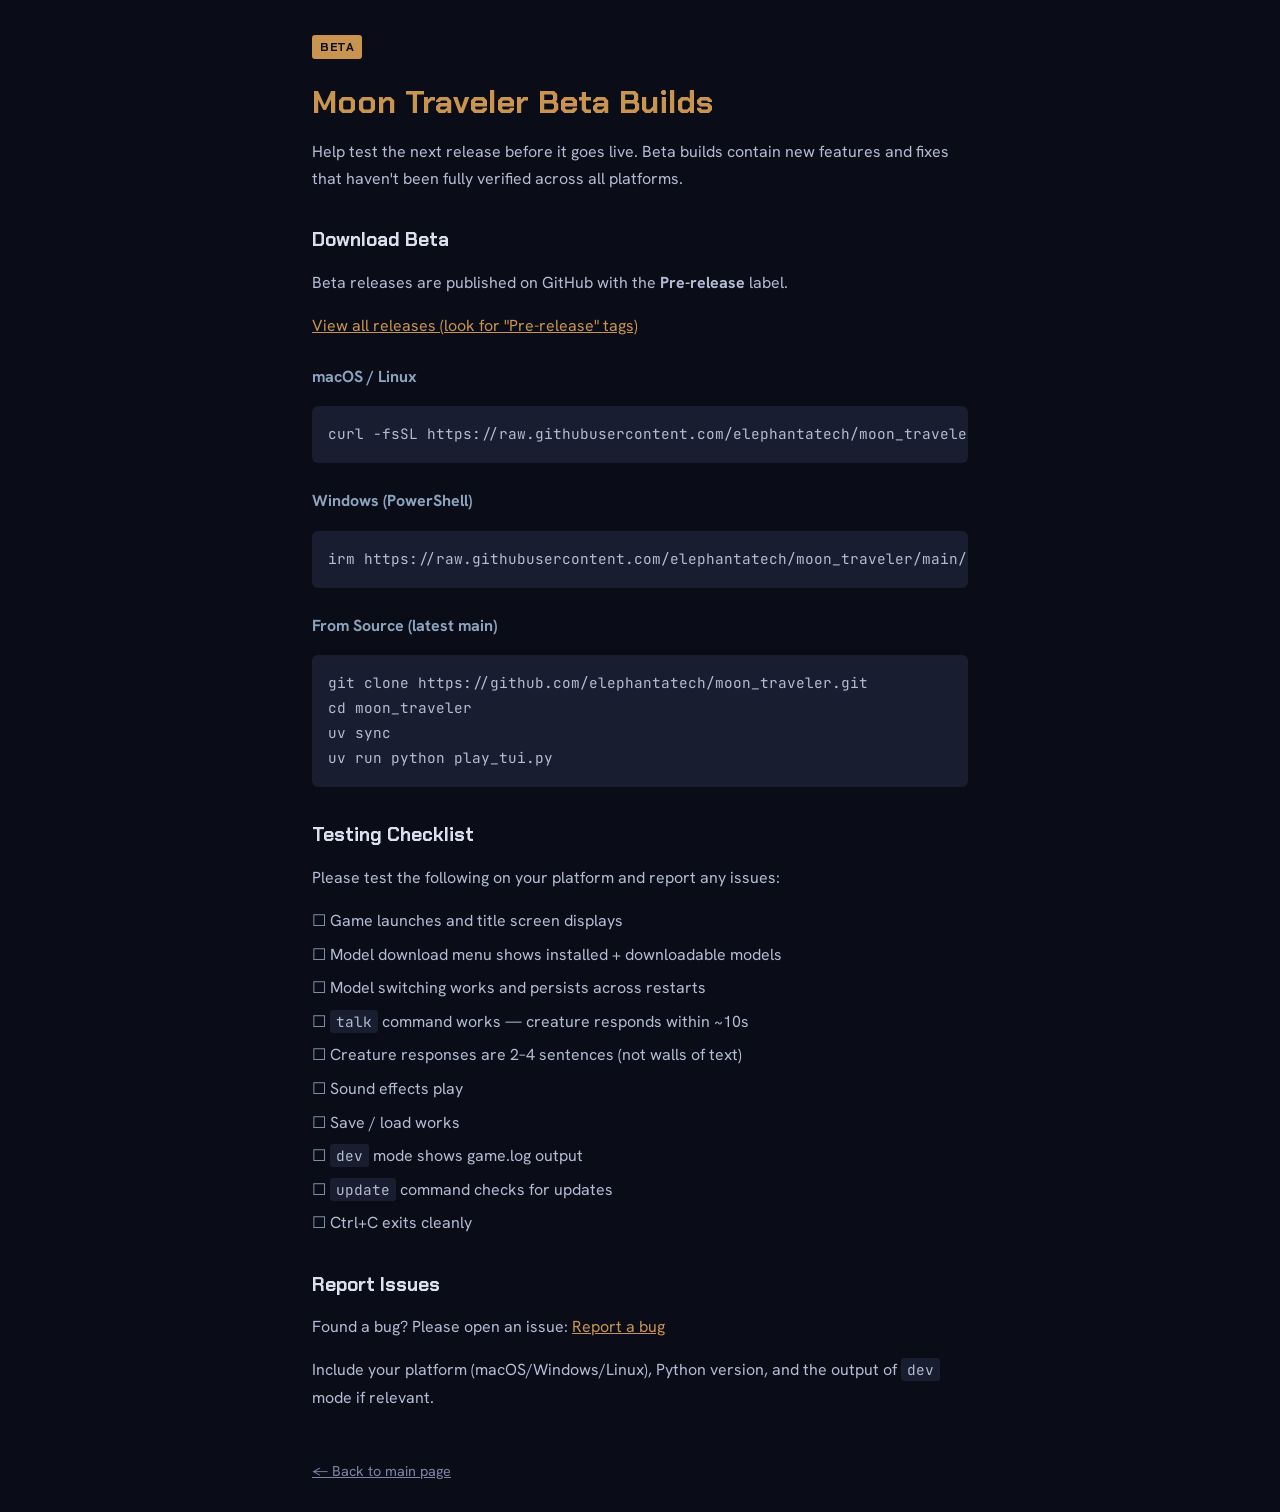
==== docs/beta.html @ f38b1c5a "feat: v0.5.4 — beta release workflow, test coverage, bug fixes Beta release strategy (#68): - Releas" ====
<!DOCTYPE html>
<html lang="en">
<head>
  <meta charset="UTF-8">
  <meta name="viewport" content="width=device-width, initial-scale=1.0">
  <title>Moon Traveler — Beta Testing</title>
  <link rel="preconnect" href="https://fonts.googleapis.com">
  <link rel="preconnect" href="https://fonts.gstatic.com" crossorigin>
  <link href="https://fonts.googleapis.com/css2?family=Chakra+Petch:wght@400;600;700&family=Hanken+Grotesk:wght@400;500;600&family=JetBrains+Mono:wght@400;500&display=swap" rel="stylesheet">
  <style>
    :root {
      --void: #0a0d18;
      --deep: #111525;
      --surface: #181d30;
      --text: #b4bcd4;
      --text-bright: #dce0ee;
      --text-muted: #7c84a4;
      --amber: #c89450;
      --ice: #8ca4be;
      --font-display: 'Chakra Petch', sans-serif;
      --font-body: 'Hanken Grotesk', sans-serif;
      --font-mono: 'JetBrains Mono', monospace;
    }
    * { margin: 0; padding: 0; box-sizing: border-box; }
    body {
      background: var(--void);
      color: var(--text);
      font-family: var(--font-body);
      line-height: 1.7;
      padding: 2rem;
      max-width: 720px;
      margin: 0 auto;
    }
    h1 { font-family: var(--font-display); color: var(--amber); margin-bottom: 0.5rem; }
    h2 { font-family: var(--font-display); color: var(--text-bright); margin: 2rem 0 0.75rem; font-size: 1.2rem; }
    h3 { color: var(--ice); margin: 1.5rem 0 0.5rem; font-size: 1rem; }
    p { margin-bottom: 1rem; }
    a { color: var(--amber); }
    code { font-family: var(--font-mono); background: var(--surface); padding: 2px 6px; border-radius: 3px; font-size: 0.9em; }
    pre { background: var(--surface); padding: 1rem; border-radius: 6px; overflow-x: auto; margin: 1rem 0; }
    pre code { background: none; padding: 0; }
    ul, ol { margin: 0.5rem 0 1rem 1.5rem; }
    li { margin-bottom: 0.4rem; }
    .badge {
      display: inline-block;
      background: var(--amber);
      color: var(--void);
      font-family: var(--font-display);
      font-size: 0.75rem;
      font-weight: 700;
      padding: 2px 8px;
      border-radius: 3px;
      text-transform: uppercase;
      letter-spacing: 0.05em;
    }
    .checklist { list-style: none; margin-left: 0; }
    .checklist li::before { content: "\2610\00a0"; color: var(--ice); }
    .back { display: inline-block; margin-top: 2rem; color: var(--text-muted); font-size: 0.9rem; }
  </style>
</head>
<body>
  <p class="badge">Beta</p>
  <h1>Moon Traveler Beta Builds</h1>
  <p>
    Help test the next release before it goes live. Beta builds contain new features
    and fixes that haven't been fully verified across all platforms.
  </p>

  <h2>Download Beta</h2>
  <p>
    Beta releases are published on GitHub with the <strong>Pre-release</strong> label.
  </p>
  <p>
    <a href="https://github.com/elephantatech/moon_traveler/releases">
      View all releases (look for "Pre-release" tags)
    </a>
  </p>

  <h3>macOS / Linux</h3>
  <pre><code>curl -fsSL https://raw.githubusercontent.com/elephantatech/moon_traveler/main/install.sh | bash</code></pre>

  <h3>Windows (PowerShell)</h3>
  <pre><code>irm https://raw.githubusercontent.com/elephantatech/moon_traveler/main/install.ps1 | iex</code></pre>

  <h3>From Source (latest main)</h3>
  <pre><code>git clone https://github.com/elephantatech/moon_traveler.git
cd moon_traveler
uv sync
uv run python play_tui.py</code></pre>

  <h2>Testing Checklist</h2>
  <p>Please test the following on your platform and report any issues:</p>
  <ul class="checklist">
    <li>Game launches and title screen displays</li>
    <li>Model download menu shows installed + downloadable models</li>
    <li>Model switching works and persists across restarts</li>
    <li><code>talk</code> command works &mdash; creature responds within ~10s</li>
    <li>Creature responses are 2&ndash;4 sentences (not walls of text)</li>
    <li>Sound effects play</li>
    <li>Save / load works</li>
    <li><code>dev</code> mode shows game.log output</li>
    <li><code>update</code> command checks for updates</li>
    <li>Ctrl+C exits cleanly</li>
  </ul>

  <h2>Report Issues</h2>
  <p>
    Found a bug? Please open an issue:
    <a href="https://github.com/elephantatech/moon_traveler/issues/new">
      Report a bug
    </a>
  </p>
  <p>
    Include your platform (macOS/Windows/Linux), Python version, and the
    output of <code>dev</code> mode if relevant.
  </p>

  <a href="index.html" class="back">&larr; Back to main page</a>
</body>
</html>
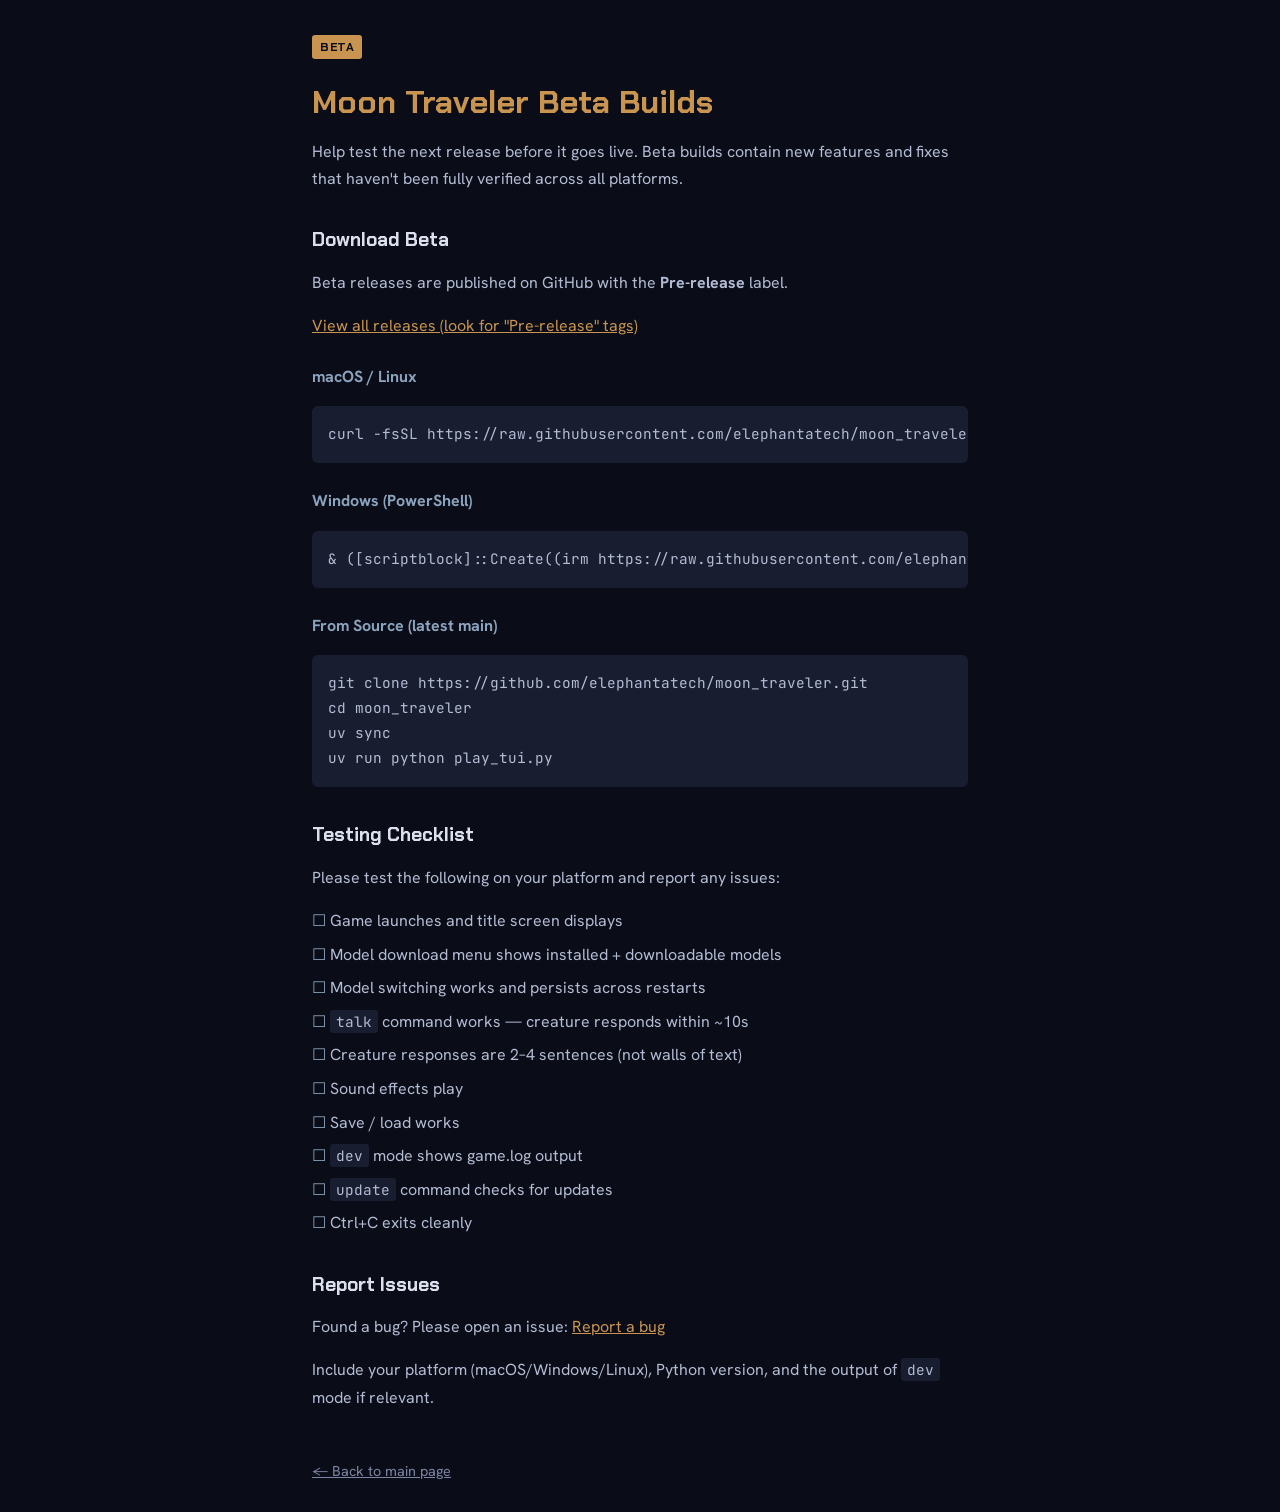
==== commit f255d965: "feat: CLI argparse, beta install flag, binary self-upgrade - src/game.py: switch from sys.argv to ar" ====
--- a/docs/beta.html
+++ b/docs/beta.html
@@ -77,10 +77,10 @@
   </p>
 
   <h3>macOS / Linux</h3>
-  <pre><code>curl -fsSL https://raw.githubusercontent.com/elephantatech/moon_traveler/main/install.sh | bash</code></pre>
+  <pre><code>curl -fsSL https://raw.githubusercontent.com/elephantatech/moon_traveler/main/install.sh | bash -s -- --beta</code></pre>
 
   <h3>Windows (PowerShell)</h3>
-  <pre><code>irm https://raw.githubusercontent.com/elephantatech/moon_traveler/main/install.ps1 | iex</code></pre>
+  <pre><code>& ([scriptblock]::Create((irm https://raw.githubusercontent.com/elephantatech/moon_traveler/main/install.ps1))) -Beta</code></pre>
 
   <h3>From Source (latest main)</h3>
   <pre><code>git clone https://github.com/elephantatech/moon_traveler.git
